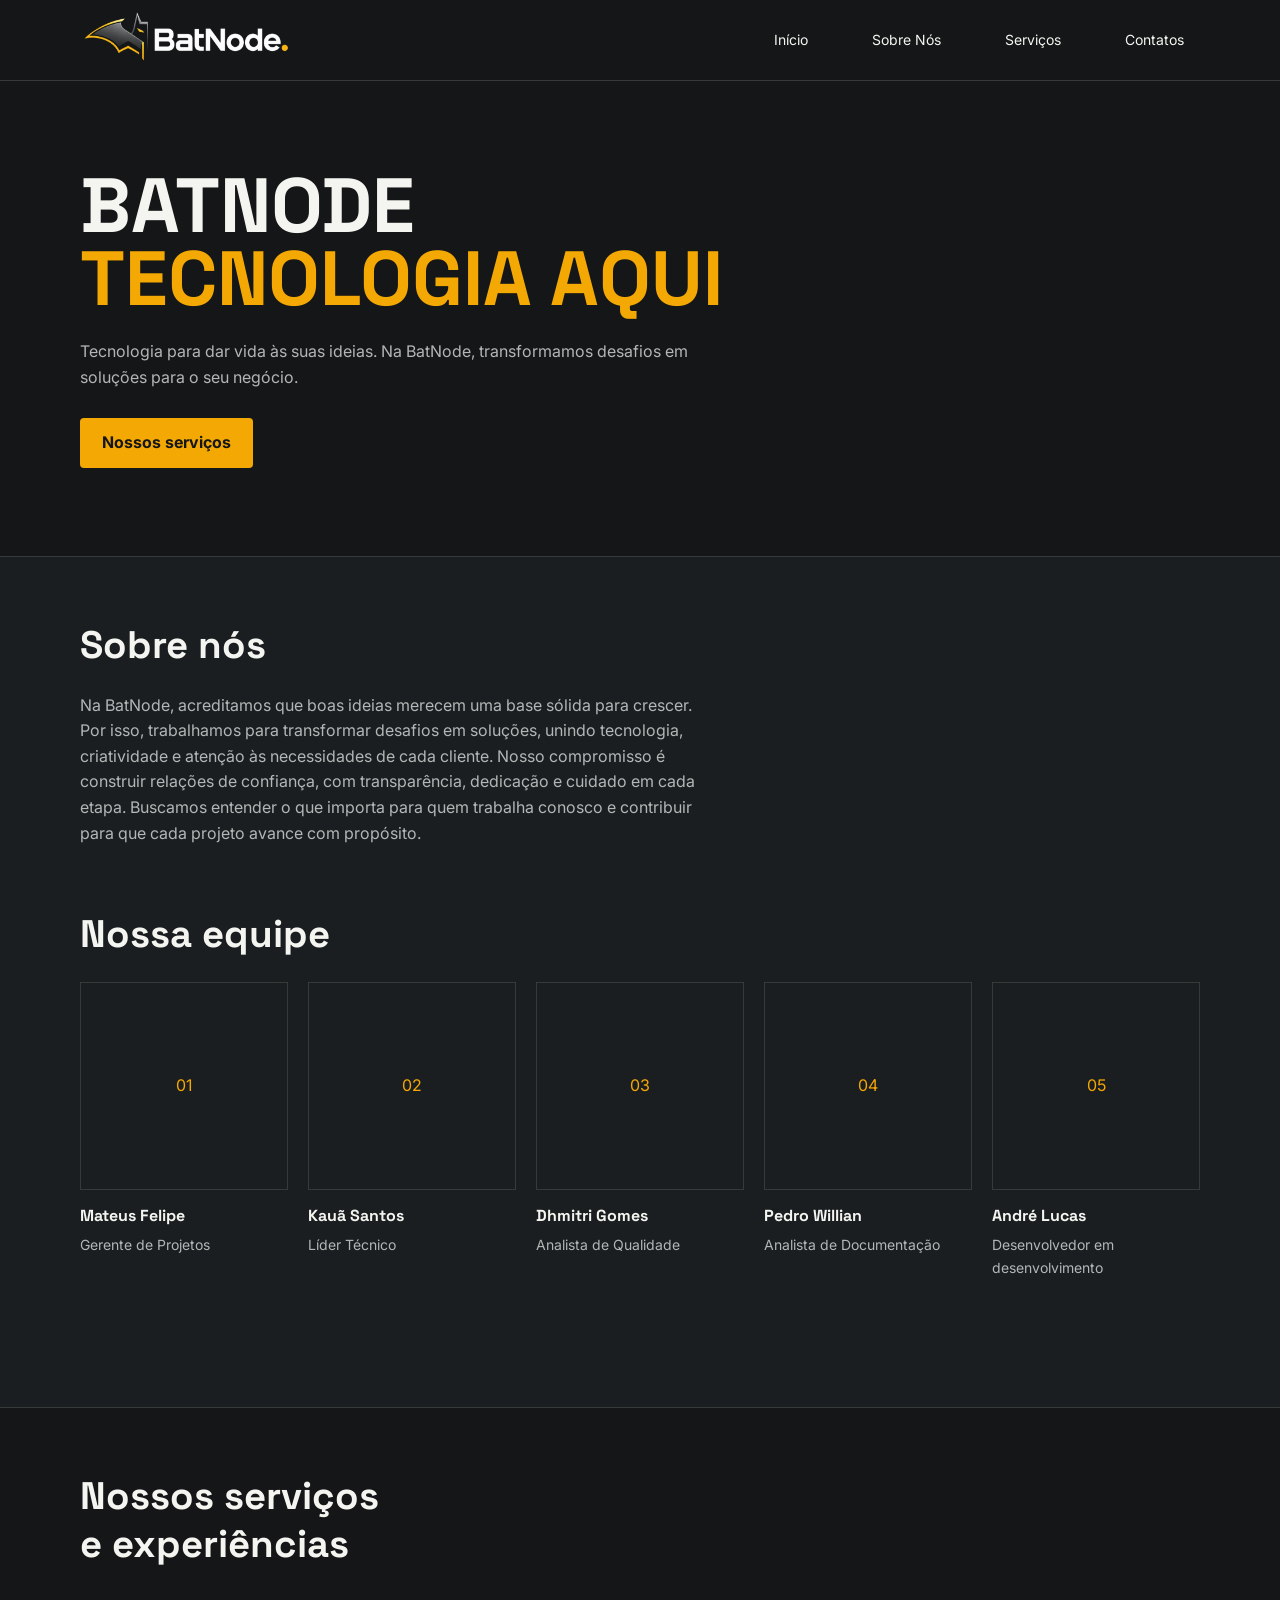
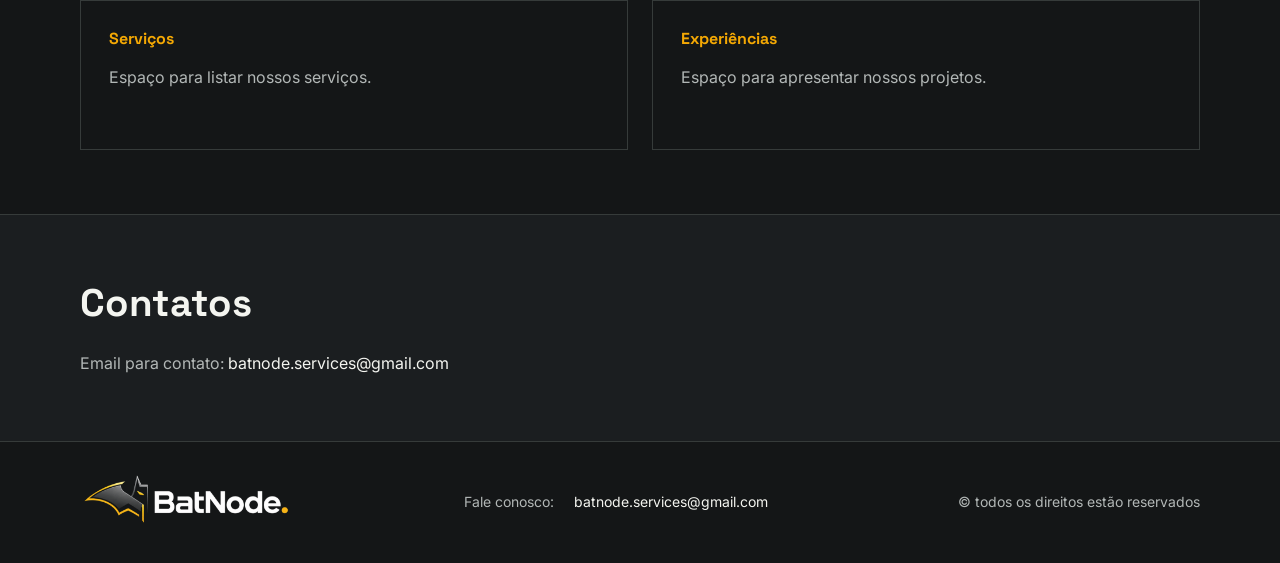
==== index.html @ 6fb31481 "Adiciona logos da BatNode no header e footer e favicon" ====
<!doctype html>
<html lang="pt-BR">
<head>
  <meta charset="UTF-8">
  <meta name="viewport" content="width=device-width, initial-scale=1">
  <meta name="description" content="BatNode — desenvolvimento web e programação terceirizada.">
  <title>BatNode — Planta do site</title>
  <link rel="icon" type="image/png" sizes="64x64" href="assets/images/batnode-favicon.png">
  <link rel="stylesheet" href="https://cloudflare.com">

  <link href="https://fonts.googleapis.com/css2?family=Inter:ital,opsz,wght@0,14..32,100..900;1,14..32,100..900&family=Space+Grotesk:wght@300..700&display=swap" rel="stylesheet">

  <link rel="stylesheet" href="styles.css">
  <script src="script.js" defer></script>
</head>
<body>
  <a class="skip-link" href="#inicio">Pular para o conteúdo</a>

  <header class="header">
    <div class="container header-inner">
      <a class="brand" href="#inicio" aria-label="BatNode — início">
        <img src="assets/images/batnode-logo-horizontal.png" alt="BatNode" width="720" height="198">
      </a>
      <button class="menu-button" type="button" aria-expanded="false" aria-controls="menu" hidden>Menu</button>
      <nav id="menu" aria-label="Navegação principal">
        <a href="inicio">Início</a>
        <a href="#sobre">Sobre Nós</a>
        <a href="#servicos">Serviços</a>
        <a href="#contatos">Contatos</a>
      </nav>
    </div>
  </header>

  <main>
    <!-- 1. HERO: -->
    <section id="inicio" class="hero container">
      <h1>BATNODE<br><span>TECNOLOGIA AQUI </span></h1>
      <p class="placeholder-text">Tecnologia para dar vida às suas ideias.
Na BatNode, transformamos desafios em soluções para o seu negócio.</p>
      <a class="button" href="#servicos">Nossos serviços</a>
    </section>

    <!-- 2. SOBRE NÓS -->
    <section id="sobre" class="section-aboutus">
      <div class="container">
        <h2>Sobre nós</h2>
        <p class="placeholder-text">Na BatNode, acreditamos que boas ideias merecem uma base sólida para crescer. Por isso, trabalhamos para transformar desafios em soluções, unindo tecnologia, criatividade e atenção às necessidades de cada cliente.
Nosso compromisso é construir relações de confiança, com transparência, dedicação e cuidado em cada etapa. Buscamos entender o que importa para quem trabalha conosco e contribuir para que cada projeto avance com propósito.</p>
      </div>

      <section class="section-team">
        <div class="container">
          <h2>Nossa equipe</h2>
          <div class="team-grid">
            <div class="individual-card">
              <article class="team-card">
                <div class="photo-placeholder" aria-label="Espaço para a foto do integrante 1">01</div>
                <h3>Mateus Felipe</h3>
                <p>Gerente de Projetos</p>
              </article>
            </div>
            <div class="individual-card">
              <article class="team-card">
                <div class="photo-placeholder" aria-label="Espaço para a foto do integrante 2">02</div>
                <h3>Kauã Santos</h3>
                <p>Líder Técnico</p>
              </article>
            </div>
            <div class="individual-card">
              <article class="team-card">
                <div class="photo-placeholder" aria-label="Espaço para a foto do integrante 3">03</div>
                <h3>Dhmitri Gomes</h3>
                <p>Analista de Qualidade</p>
              </article>
            </div>
            <div class="individual-card">
              <article class="team-card">
                <div class="photo-placeholder" aria-label="Espaço para a foto do integrante 4">04</div>
                <h3>Pedro Willian</h3>
                <p>Analista de Documentação</p>
              </article>
            </div>
            <div class="individual-card">
              <article class="team-card">
                <div class="photo-placeholder" aria-label="Espaço para a foto do integrante 5">05</div>
                <h3>André Lucas</h3>
                <p>Desenvolvedor em desenvolvimento</p>
              </article>
            </div>
          </div>
        </div>
      </section>  
    </section>

  <!-- 3. SEÇÃO DE SERVIÇOS E EXPERIÊNCIAS -->
  <section id="servicos" class="section-services section-alt">
    <div class="container">
      <h2>Nossos serviços<br>e experiências</h2>
      
      <div class="content-grid">
        <div class="placeholder-box">
          <h3>Serviços</h3>
          <p>Espaço para listar nossos serviços.</p>
        </div>
        <div class="placeholder-box">
          <h3>Experiências</h3>
          <p>Espaço para apresentar nossos projetos.</p>
        </div>
      </div>
    </div>
  </section>

  <!-- 4. SEÇÃO DE CONTATOS -->
  <section id="contatos" class="section-contacts">
    <div class="container">
      <h2>Contatos</h2>
      <p>Email para contato: <a href="mailto:batnode.services@gmail.com" class="link-contato">batnode.services@gmail.com</a></p>
    </div>
  </section>

  <!-- 5. FOOTER -->
  <footer class="footer">
    <div class="container footer-inner">
      <a class="brand" href="#inicio" aria-label="BatNode — início">
        <img src="assets/images/batnode-logo-horizontal.png" alt="BatNode" width="720" height="198" loading="lazy">
      </a>
      <p>Fale conosco: <a href="mailto:batnode.services@gmail.com" class="link-contato">batnode.services@gmail.com</a></p>
      <p>&copy; todos os direitos estão reservados</p>
    </div>
  </footer>
</body>
</html>
---- styles.css ----
/* IDENTIDADE:*/
:root {
  --background: #141617;
  --surface: #1b1e20;
  --text: #f4f5f0;
  --muted: #b2b7b6;
  --border: #363b3a;
  --accent: #f4a804;

  --font-title: 'Space Grotesk', sans-serif;
  --font-body: 'Inter', sans-serif;
  --content-width: 1120px;
  color-scheme: dark;
}

* { box-sizing: border-box; }
html { scroll-behavior: smooth; scroll-padding-top: 100px; }
body {
  margin: 0;
  background: var(--background);
  color: var(--text);
  font-family: var(--font-body);
  font-size: 1rem;
  line-height: 1.6;
}
a { color: inherit; text-decoration: none; }
button { font: inherit; cursor: pointer; }
h1, h2, h3, p { margin: 0; }
h1, h2, h3 {
  font-family: var(--font-title);
  line-height: 1.25;
  overflow-wrap: anywhere;
}
h1 { font-size: clamp(2.5rem, 6vw, 4.8rem); }
h2 { font-size: clamp(1.6rem, 3.5vw, 2.4rem); margin-bottom: 24px; }
h3 { font-size: 1rem; }
p { color: var(--muted); }
.container {
  width: min(var(--content-width), calc(100% - 48px));
  margin-inline: auto;
}
:focus-visible { outline: 2px solid var(--accent); outline-offset: 5px; }
.skip-link {
  position: fixed;
  top: -100px;
  left: 16px;
  padding: 10px 16px;
  background: var(--accent);
  color: var(--background);
  z-index: 20;
}
.skip-link:focus { top: 12px; }

/* CABEÇALHO E MENU */
.header {
  position: sticky;
  top: 0;
  z-index: 10;
  background: var(--background);
  border-bottom: 1px solid var(--border);
}
.header-inner {
  min-height: 80px;
  display: flex;
  align-items: center;
  justify-content: space-between;
  gap: 24px;
}
.brand { display: inline-flex; align-items: center; flex-shrink: 0; }
.brand img {
  display: block;
  width: 210px;
  max-width: 100%;
  height: auto;
  mix-blend-mode: screen;
}
h1 span { color: var(--accent); }
nav { display: flex; flex-wrap: wrap; gap: 32px; }
nav a, .footer a:not(.brand) {
  font-size: 0.875rem; 
  padding: 2px 16px;
  border-radius: 20px;
  transition: transform 0.3s ease, font-weight 0.3s ease, backgroud-color 0.3s ease;
  }
nav a:hover{ 
  color: var(--accent); 
  font-weight: bold;
  transform: translateY(-3.4px);
  background-color: var(--surface);
  border: 1px solid var(--border);

}
.menu-button {
  color: var(--text);
  background: none;
  border: 1px solid var(--border);
  border-radius: 4px;
  padding: 8px 14px;
  display: none;
}

/* HERO */
.hero { padding-block: 88px; }
.placeholder-text {margin: 0; max-width: 620px; }
.hero .placeholder-text {margin: 0; margin-top: 24px; }
.button {
  display: inline-block;
  margin-top: 28px;
  padding: 12px 22px;
  background: var(--accent);
  color: var(--background);
  border-radius: 4px;
  font-weight: 700;
  transition: filter 0.3s ease, transform 0.3s ease;
}
/* Seleciona apenas o h1 que está dentro da seção hero */
.hero h1 {
  line-height: 0.95; /* Aproxima especificamente este título */
  margin-bottom: 24px; /* Ajusta o espaço entre ele e o parágrafo abaixo */
}

.button:hover { filter: brightness(1.08); transform: scale(1.05);}

/* SEÇÕES E ESPAÇOS DE CONTEÚDO */
.section-aboutus { padding-block: 64px; border-top: 1px solid var(--border); background: var(--surface);}
.section-alt { background: var(--background); }
.content-grid { display: grid; grid-template-columns: repeat(2, 1fr); gap: 24px; }
.placeholder-box { border: 1px solid var(--border); padding: 28px; min-height: 150px; transition: transform 0.3s ease;}
.placeholder-box h3 { color: var(--accent); margin-bottom: 16px; }
.section-team {padding-block: 64px; }
.section-contacts {padding-block: 64px; border-top: 1px solid var(--border); background: var(--surface);}
.section-services {padding-block: 64px; border-top: 1px solid var(--border); background-color: var(--background);}

.section-services h2 {
  margin-bottom: 32px;
}

.placeholder-box:hover {
  transform: scale(1.05);
}



/* CINCO INTEGRANTES */
.team-grid { display: grid; grid-template-columns: repeat(5, minmax(0, 1fr)); gap: 20px; }
.photo-placeholder {
  aspect-ratio: 1 / 1;
  display: grid;
  place-items: center;
  background: var(--surface);
  border: 1px solid var(--border);
  color: var(--accent);
  margin-bottom: 16px;
}
.team-card h3 { margin-bottom: 8px; }
.team-card p { font-size: .875rem; }

.individual-card {
  transition: transform 0.3s ease;
}

.individual-card:hover {
  transform: scale(1.07);
}

/* LINKS DE CONTATO */
.link-contato {
  color: var(--text);
}

.link-contato:hover {
  color: var(--accent);
  text-decoration: underline;
}

/* FOOTER */
.footer { border-top: 1px solid var(--border); padding-block: 32px; }
.footer-inner { display: flex; align-items: center; justify-content: space-between; gap: 24px; flex-wrap: wrap; }
.footer p { font-size: .875rem; }

/* NOTEBOOKS E TELAS INTERMEDIÁRIAS */
@media (max-width: 1000px) {
  .team-grid { grid-template-columns: repeat(3, minmax(0, 1fr)); }
}

/* CELULAR: menu recolhido apenas quando JavaScript estiver ativo. */
@media (max-width: 700px) {
  .container { width: calc(100% - 32px); }
  .header-inner { min-height: 72px; flex-wrap: wrap; padding-block: 14px; gap: 12px; }
  .brand img { width: 180px; }
  .header-inner nav { width: 100%; gap: 14px; padding-block: 8px; }
  .js .menu-button { display: block; }
  .js nav { display: none; }
  .js nav.is-open { display: flex; flex-direction: column; }
  .hero { padding-block: 64px; }
  .section { padding-block: 48px; }
  .content-grid { grid-template-columns: 1fr; }
  .team-grid { grid-template-columns: repeat(2, minmax(0, 1fr)); gap: 16px; }
  .footer-inner { flex-direction: column; align-items: flex-start; gap: 16px; }
}

@media (max-width: 380px) {
  .team-grid { grid-template-columns: 1fr; }
}
@media (prefers-reduced-motion: reduce) {
  html { scroll-behavior: auto; }
}
[hidden] { display: none !important; }
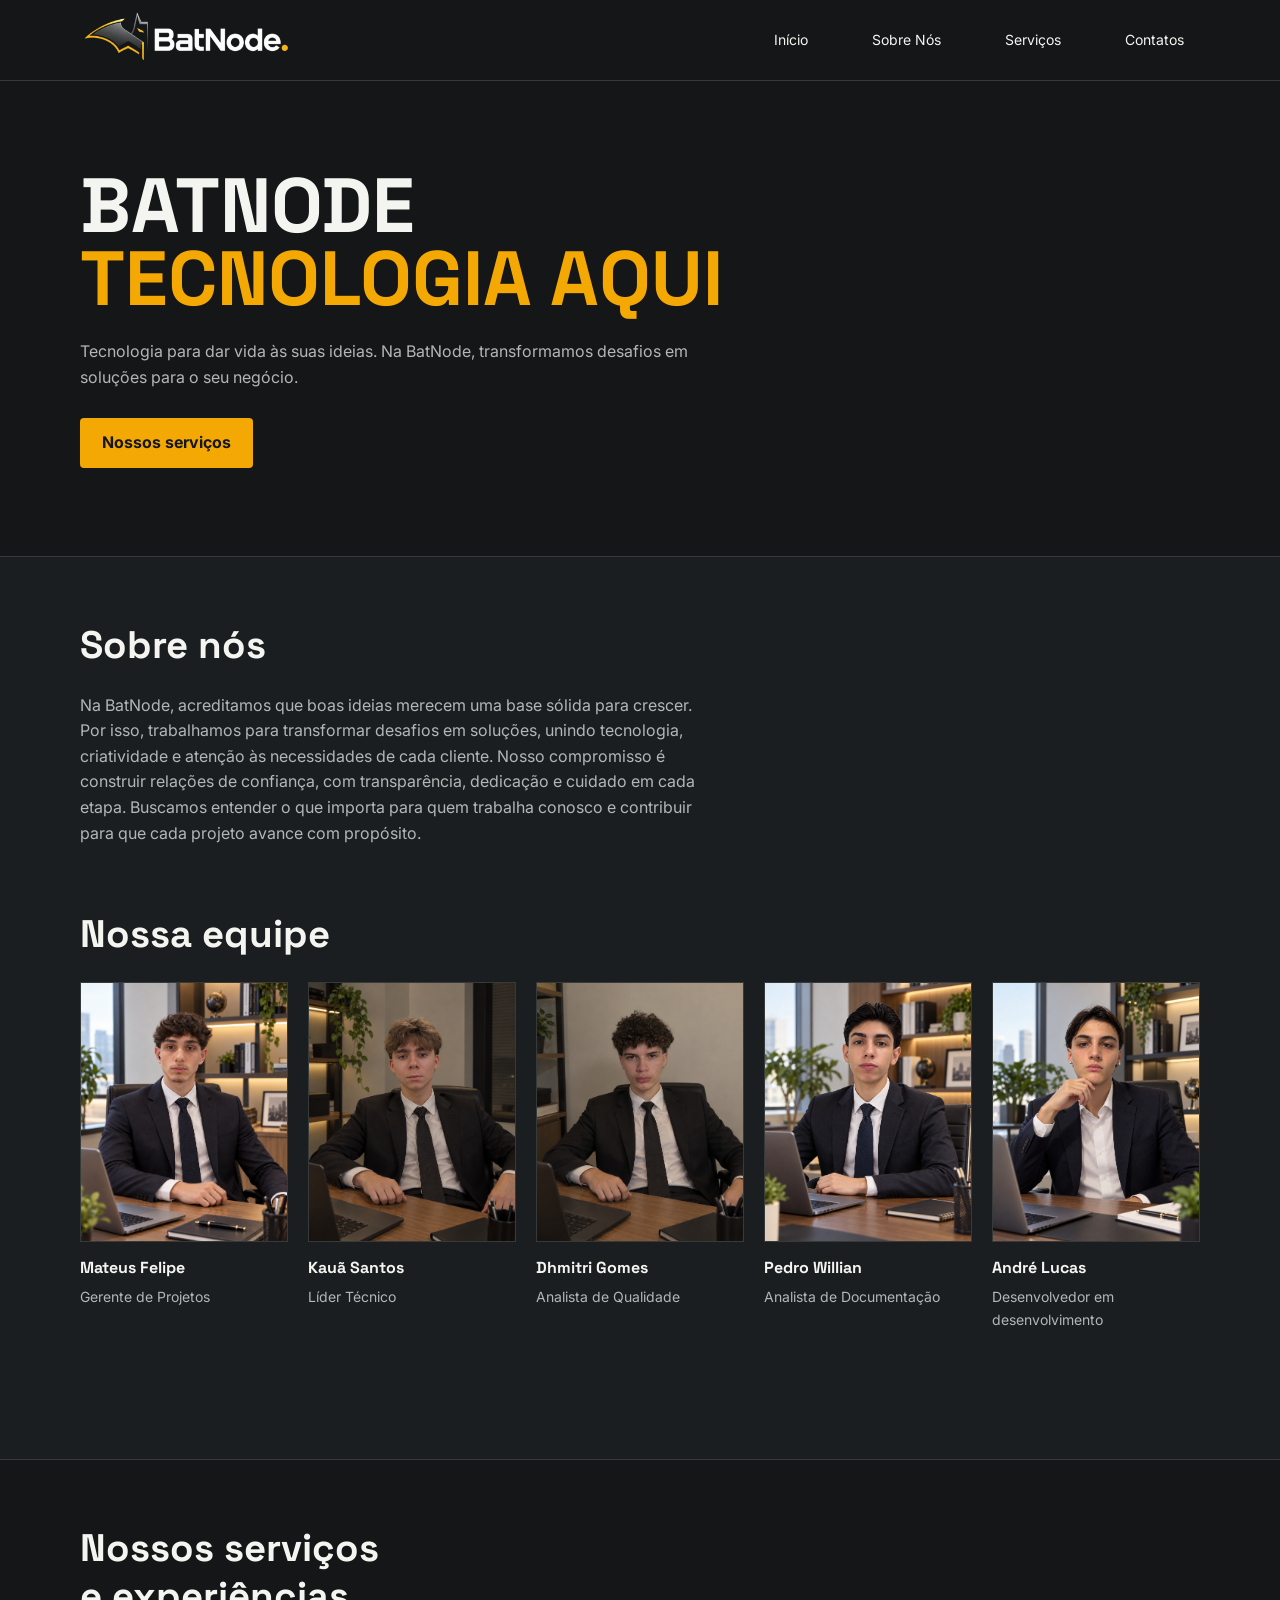
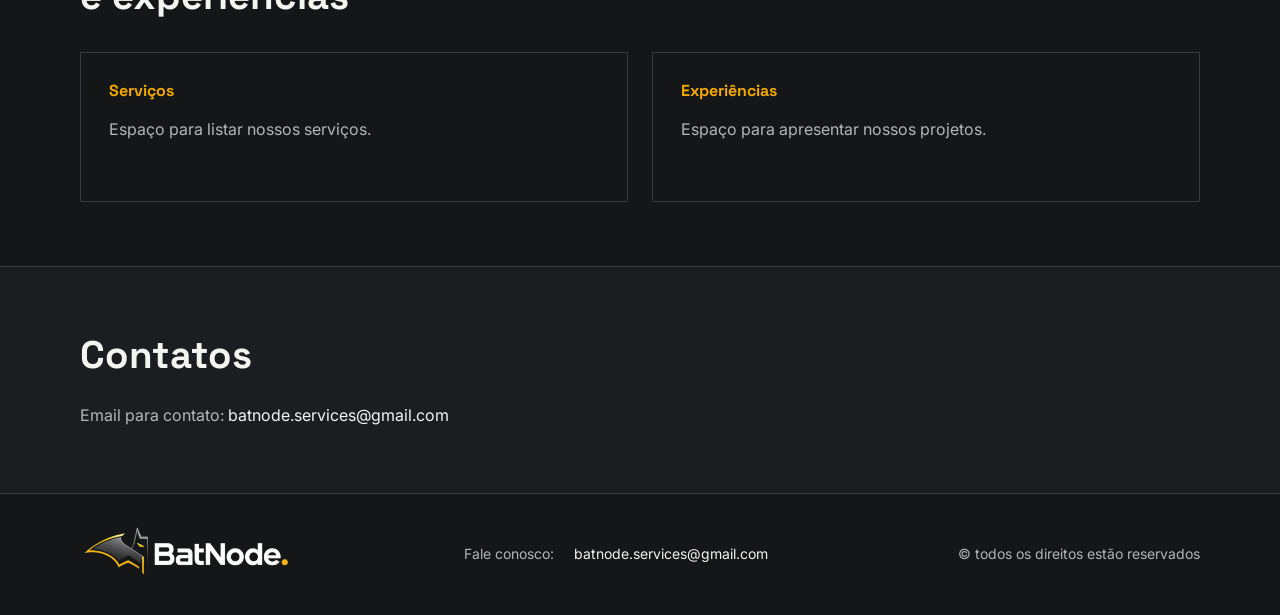
==== commit 23105218: "Adiciona fotos dos integrantes da equipe BatNode" ====
--- a/index.html
+++ b/index.html
@@ -54,35 +54,35 @@
           <div class="team-grid">
             <div class="individual-card">
               <article class="team-card">
-                <div class="photo-placeholder" aria-label="Espaço para a foto do integrante 1">01</div>
+                <img class="team-photo" src="assets/images/team/mateus.png" alt="Mateus Felipe" width="1086" height="1448" loading="lazy" decoding="async">
                 <h3>Mateus Felipe</h3>
                 <p>Gerente de Projetos</p>
               </article>
             </div>
             <div class="individual-card">
               <article class="team-card">
-                <div class="photo-placeholder" aria-label="Espaço para a foto do integrante 2">02</div>
+                <img class="team-photo" src="assets/images/team/kaua.png" alt="Kauã Santos" width="1086" height="1448" loading="lazy" decoding="async">
                 <h3>Kauã Santos</h3>
                 <p>Líder Técnico</p>
               </article>
             </div>
             <div class="individual-card">
               <article class="team-card">
-                <div class="photo-placeholder" aria-label="Espaço para a foto do integrante 3">03</div>
+                <img class="team-photo" src="assets/images/team/dhimitri.png" alt="Dhmitri Gomes" width="1086" height="1448" loading="lazy" decoding="async">
                 <h3>Dhmitri Gomes</h3>
                 <p>Analista de Qualidade</p>
               </article>
             </div>
             <div class="individual-card">
               <article class="team-card">
-                <div class="photo-placeholder" aria-label="Espaço para a foto do integrante 4">04</div>
+                <img class="team-photo" src="assets/images/team/pedro.png" alt="Pedro Willian" width="1122" height="1402" loading="lazy" decoding="async">
                 <h3>Pedro Willian</h3>
                 <p>Analista de Documentação</p>
               </article>
             </div>
             <div class="individual-card">
               <article class="team-card">
-                <div class="photo-placeholder" aria-label="Espaço para a foto do integrante 5">05</div>
+                <img class="team-photo" src="assets/images/team/andre.png" alt="André Lucas" width="1122" height="1402" loading="lazy" decoding="async">
                 <h3>André Lucas</h3>
                 <p>Desenvolvedor em desenvolvimento</p>
               </article>
--- a/styles.css
+++ b/styles.css
@@ -143,13 +143,15 @@
 
 /* CINCO INTEGRANTES */
 .team-grid { display: grid; grid-template-columns: repeat(5, minmax(0, 1fr)); gap: 20px; }
-.photo-placeholder {
-  aspect-ratio: 1 / 1;
-  display: grid;
-  place-items: center;
+.team-photo {
+  display: block;
+  width: 100%;
+  height: auto;
+  aspect-ratio: 4 / 5;
+  object-fit: cover;
+  object-position: center 25%;
   background: var(--surface);
   border: 1px solid var(--border);
-  color: var(--accent);
   margin-bottom: 16px;
 }
 .team-card h3 { margin-bottom: 8px; }
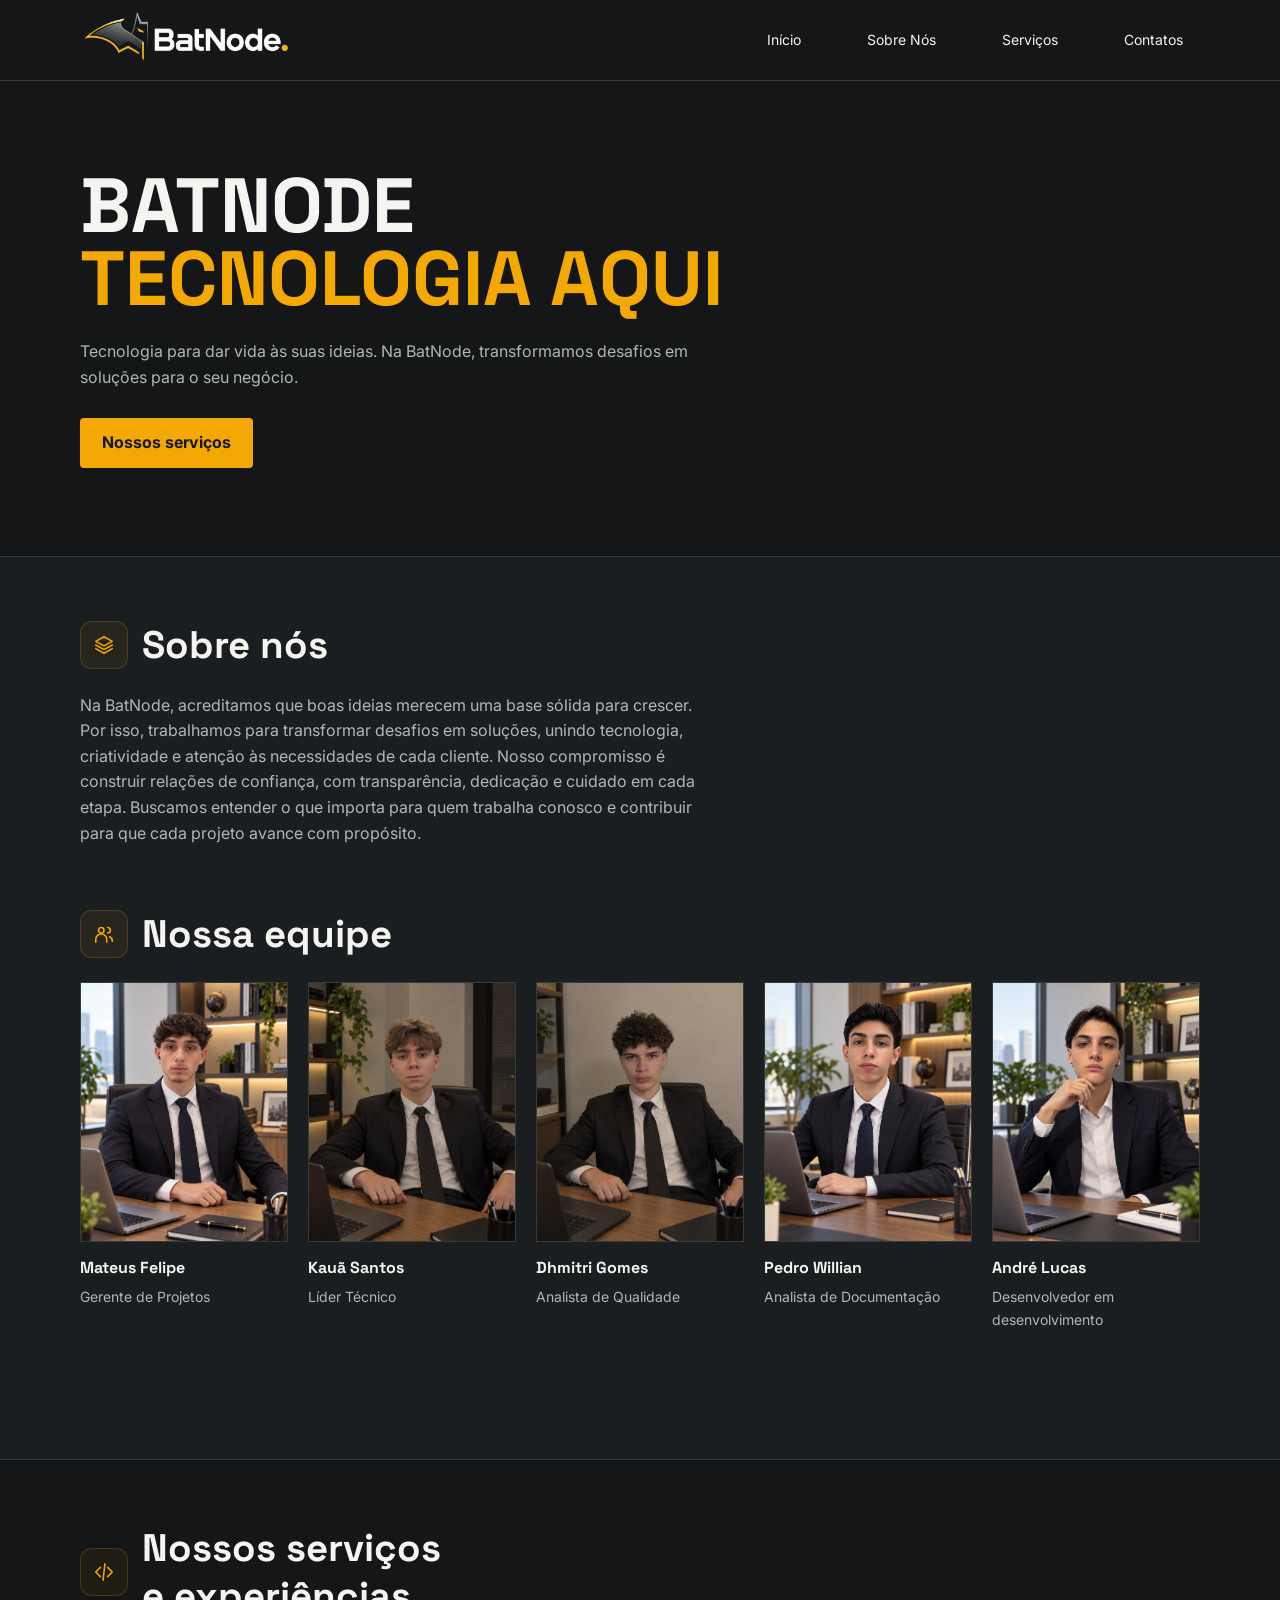
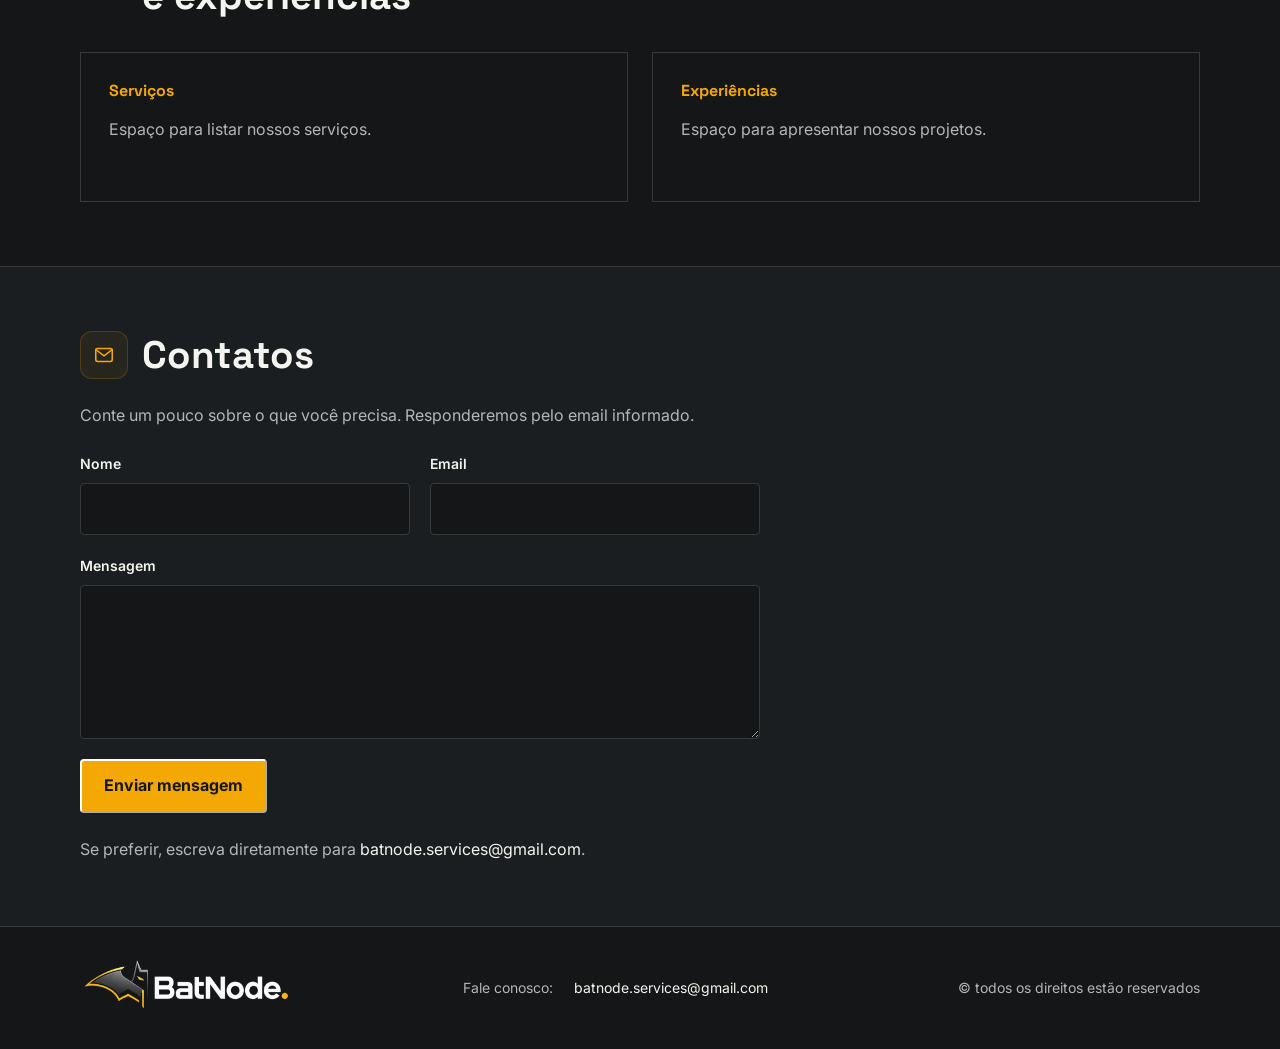
==== commit beeabf77: "Adiciona formulário de contato, ícones das seções e configuração Netlify" ====
--- a/index.html
+++ b/index.html
@@ -4,9 +4,8 @@
   <meta charset="UTF-8">
   <meta name="viewport" content="width=device-width, initial-scale=1">
   <meta name="description" content="BatNode — desenvolvimento web e programação terceirizada.">
-  <title>BatNode — Planta do site</title>
+  <title>BatNode — Desenvolvimento web</title>
   <link rel="icon" type="image/png" sizes="64x64" href="assets/images/batnode-favicon.png">
-  <link rel="stylesheet" href="https://cloudflare.com">
 
   <link href="https://fonts.googleapis.com/css2?family=Inter:ital,opsz,wght@0,14..32,100..900;1,14..32,100..900&family=Space+Grotesk:wght@300..700&display=swap" rel="stylesheet">
 
@@ -23,7 +22,7 @@
       </a>
       <button class="menu-button" type="button" aria-expanded="false" aria-controls="menu" hidden>Menu</button>
       <nav id="menu" aria-label="Navegação principal">
-        <a href="inicio">Início</a>
+        <a href="#inicio">Início</a>
         <a href="#sobre">Sobre Nós</a>
         <a href="#servicos">Serviços</a>
         <a href="#contatos">Contatos</a>
@@ -43,14 +42,14 @@
     <!-- 2. SOBRE NÓS -->
     <section id="sobre" class="section-aboutus">
       <div class="container">
-        <h2>Sobre nós</h2>
+        <h2 class="section-heading"><svg class="icon" viewBox="0 0 24 24" fill="none" stroke="currentColor" stroke-width="1.7" stroke-linecap="round" stroke-linejoin="round" aria-hidden="true" focusable="false"><path d="m12 3 9 5-9 5-9-5 9-5Z"/><path d="m3 12 9 5 9-5M3 16l9 5 9-5"/></svg>Sobre nós</h2>
         <p class="placeholder-text">Na BatNode, acreditamos que boas ideias merecem uma base sólida para crescer. Por isso, trabalhamos para transformar desafios em soluções, unindo tecnologia, criatividade e atenção às necessidades de cada cliente.
 Nosso compromisso é construir relações de confiança, com transparência, dedicação e cuidado em cada etapa. Buscamos entender o que importa para quem trabalha conosco e contribuir para que cada projeto avance com propósito.</p>
       </div>
 
       <section class="section-team">
         <div class="container">
-          <h2>Nossa equipe</h2>
+          <h2 class="section-heading"><svg class="icon" viewBox="0 0 24 24" fill="none" stroke="currentColor" stroke-width="1.7" stroke-linecap="round" stroke-linejoin="round" aria-hidden="true" focusable="false"><circle cx="9" cy="8" r="3"/><path d="M3 21v-3a6 6 0 0 1 12 0v3M16 5a3 3 0 0 1 0 6M18 15a5 5 0 0 1 3 5"/></svg>Nossa equipe</h2>
           <div class="team-grid">
             <div class="individual-card">
               <article class="team-card">
@@ -95,7 +94,7 @@
   <!-- 3. SEÇÃO DE SERVIÇOS E EXPERIÊNCIAS -->
   <section id="servicos" class="section-services section-alt">
     <div class="container">
-      <h2>Nossos serviços<br>e experiências</h2>
+      <h2 class="section-heading"><svg class="icon" viewBox="0 0 24 24" fill="none" stroke="currentColor" stroke-width="1.7" stroke-linecap="round" stroke-linejoin="round" aria-hidden="true" focusable="false"><path d="m8 7-5 5 5 5m8-10 5 5-5 5m-3-14-2 18"/></svg><span>Nossos serviços<br>e experiências</span></h2>
       
       <div class="content-grid">
         <div class="placeholder-box">
@@ -113,8 +112,30 @@
   <!-- 4. SEÇÃO DE CONTATOS -->
   <section id="contatos" class="section-contacts">
     <div class="container">
-      <h2>Contatos</h2>
-      <p>Email para contato: <a href="mailto:batnode.services@gmail.com" class="link-contato">batnode.services@gmail.com</a></p>
+      <h2 class="section-heading"><svg class="icon" viewBox="0 0 24 24" fill="none" stroke="currentColor" stroke-width="1.7" stroke-linecap="round" stroke-linejoin="round" aria-hidden="true" focusable="false"><rect x="3" y="5" width="18" height="14" rx="2"/><path d="m3 6 9 7 9-7"/></svg>Contatos</h2>
+      <p class="contact-intro">Conte um pouco sobre o que você precisa. Responderemos pelo email informado.</p>
+      <form id="contact-form" class="contact-form" action="https://formsubmit.co/batnode.services@gmail.com" method="POST">
+        <input type="hidden" name="_subject" value="Novo contato pelo site BatNode">
+        <input type="hidden" name="_template" value="table">
+        <input type="text" name="_honey" class="contact-honeypot" tabindex="-1" autocomplete="off" aria-hidden="true">
+        <div class="contact-fields">
+          <div class="contact-field">
+            <label for="contact-name">Nome</label>
+            <input id="contact-name" name="name" type="text" autocomplete="name" maxlength="100" required>
+          </div>
+          <div class="contact-field">
+            <label for="contact-email">Email</label>
+            <input id="contact-email" name="email" type="email" autocomplete="email" maxlength="254" required>
+          </div>
+        </div>
+        <div class="contact-field">
+          <label for="contact-message">Mensagem</label>
+          <textarea id="contact-message" name="message" rows="5" maxlength="5000" required></textarea>
+        </div>
+        <button class="button" type="submit">Enviar mensagem</button>
+        <p id="contact-status" class="contact-status" role="status" aria-live="polite" aria-atomic="true"></p>
+      </form>
+      <p class="contact-email">Se preferir, escreva diretamente para <a href="mailto:batnode.services@gmail.com" class="link-contato">batnode.services@gmail.com</a>.</p>
     </div>
   </section>
 
--- a/styles.css
+++ b/styles.css
@@ -80,12 +80,11 @@
   font-size: 0.875rem; 
   padding: 2px 16px;
   border-radius: 20px;
-  transition: transform 0.3s ease, font-weight 0.3s ease, backgroud-color 0.3s ease;
+  border: 1px solid transparent;
+  transition: color 0.3s ease, background-color 0.3s ease, border-color 0.3s ease;
   }
 nav a:hover{ 
   color: var(--accent); 
-  font-weight: bold;
-  transform: translateY(-3.4px);
   background-color: var(--surface);
   border: 1px solid var(--border);
 
@@ -121,6 +120,19 @@
 
 .button:hover { filter: brightness(1.08); transform: scale(1.05);}
 
+/* ÍCONES DOS TÍTULOS DAS SEÇÕES */
+.icon { width: 24px; height: 24px; flex-shrink: 0; }
+.section-heading { display: flex; align-items: center; gap: 14px; }
+.section-heading > .icon {
+  width: 48px;
+  height: 48px;
+  padding: 12px;
+  color: var(--accent);
+  background: #f4a8040d;
+  border: 1px solid #f4a80433;
+  border-radius: 12px;
+}
+
 /* SEÇÕES E ESPAÇOS DE CONTEÚDO */
 .section-aboutus { padding-block: 64px; border-top: 1px solid var(--border); background: var(--surface);}
 .section-alt { background: var(--background); }
@@ -166,6 +178,34 @@
 }
 
 /* LINKS DE CONTATO */
+.contact-intro { max-width: 620px; margin-bottom: 24px; }
+.contact-form { max-width: 680px; }
+.contact-fields { display: grid; grid-template-columns: repeat(2, minmax(0, 1fr)); gap: 20px; }
+.contact-field { display: flex; flex-direction: column; gap: 8px; margin-bottom: 20px; }
+.contact-field label { font-size: .875rem; font-weight: 600; }
+.contact-field input, .contact-field textarea {
+  width: 100%;
+  min-width: 0;
+  padding: 12px 14px;
+  border: 1px solid var(--border);
+  border-radius: 4px;
+  background: var(--background);
+  color: var(--text);
+  font: inherit;
+}
+.contact-field textarea { resize: vertical; min-height: 140px; }
+.contact-form .button { margin-top: 0; font: inherit; font-weight: 700; }
+.contact-form .button:disabled { opacity: .65; cursor: wait; transform: none; }
+.contact-status { margin-top: 16px; }
+.contact-status:empty { display: none; }
+.contact-status[data-state="success"] { color: #a8dfb0; }
+.contact-status[data-state="error"] { color: #ffb5ae; }
+.contact-email { margin-top: 24px; overflow-wrap: anywhere; }
+.contact-honeypot { display: none; }
+@media (max-width: 700px) {
+  .contact-fields { grid-template-columns: 1fr; gap: 0; }
+}
+
 .link-contato {
   color: var(--text);
 }
@@ -206,5 +246,7 @@
 }
 @media (prefers-reduced-motion: reduce) {
   html { scroll-behavior: auto; }
+  *, *::before, *::after { transition: none !important; animation: none !important; }
+  .individual-card:hover, .placeholder-box:hover, .button:hover { transform: none; }
 }
 [hidden] { display: none !important; }
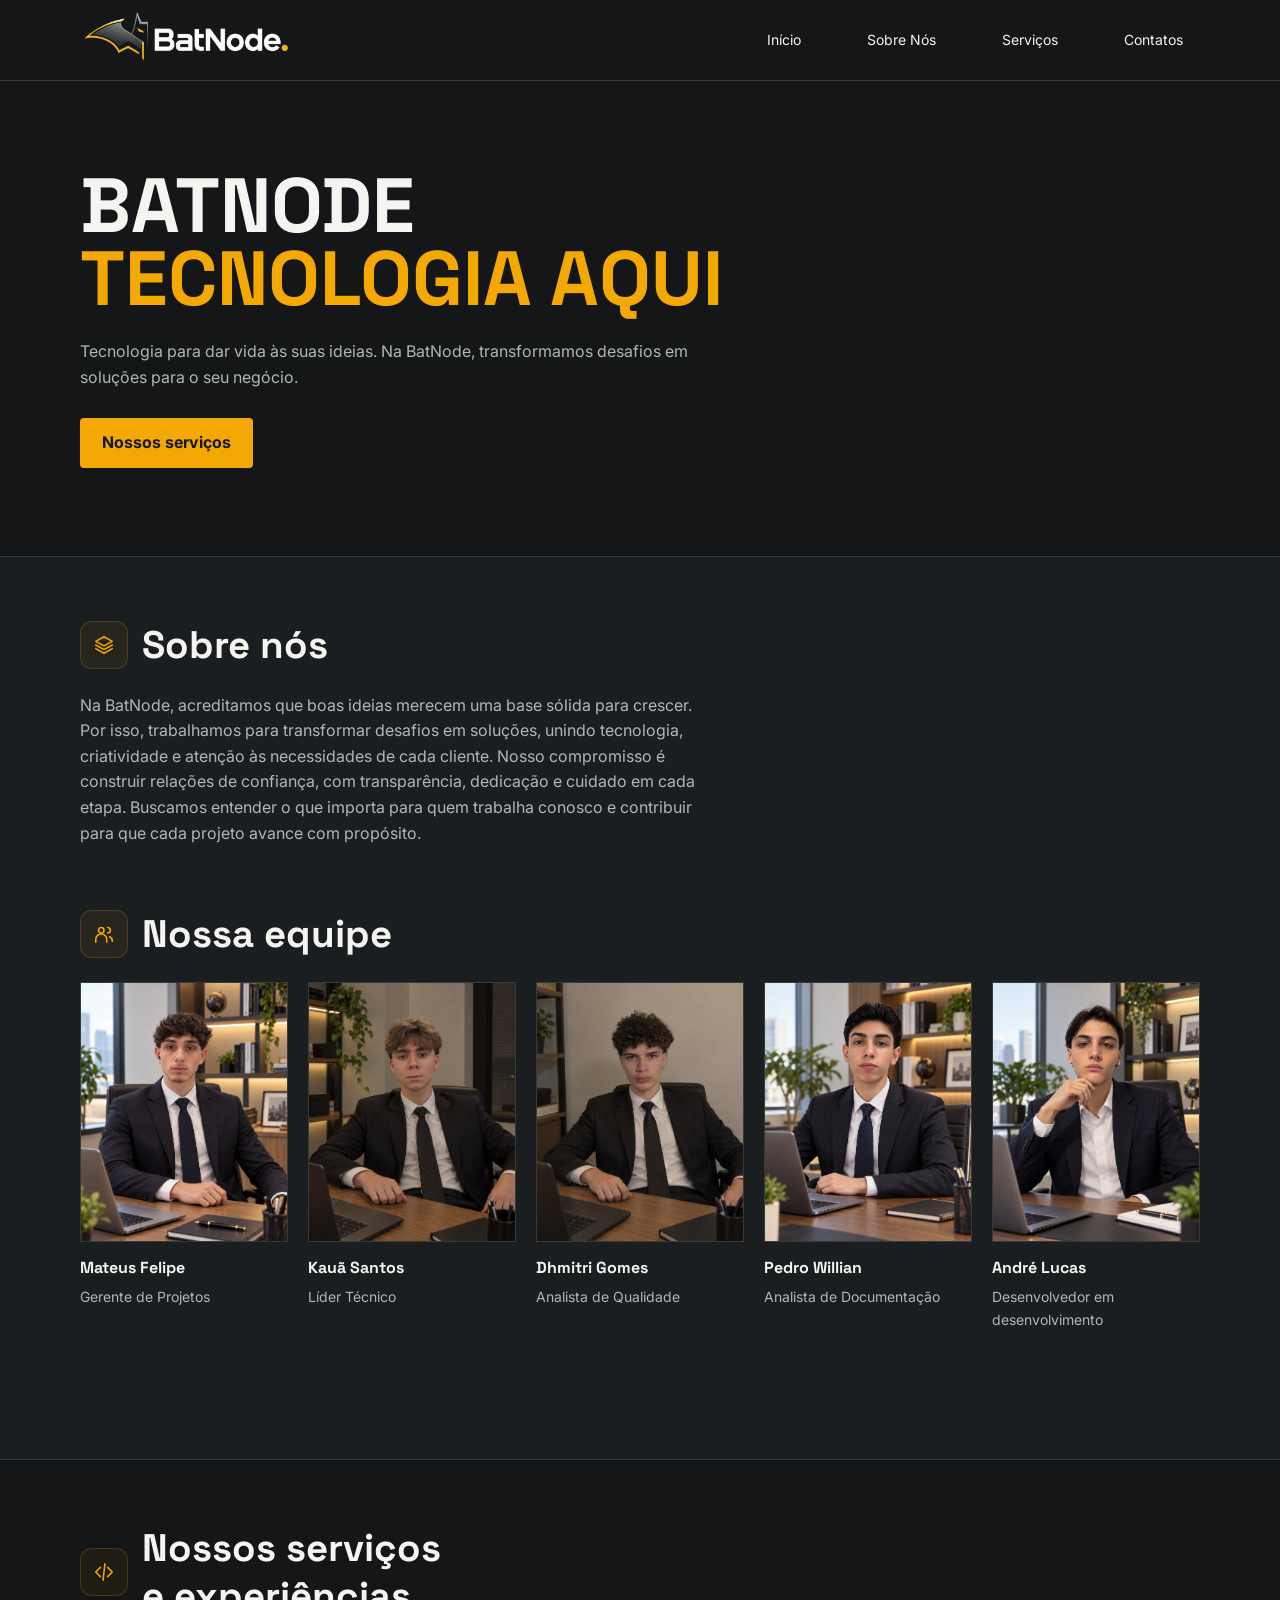
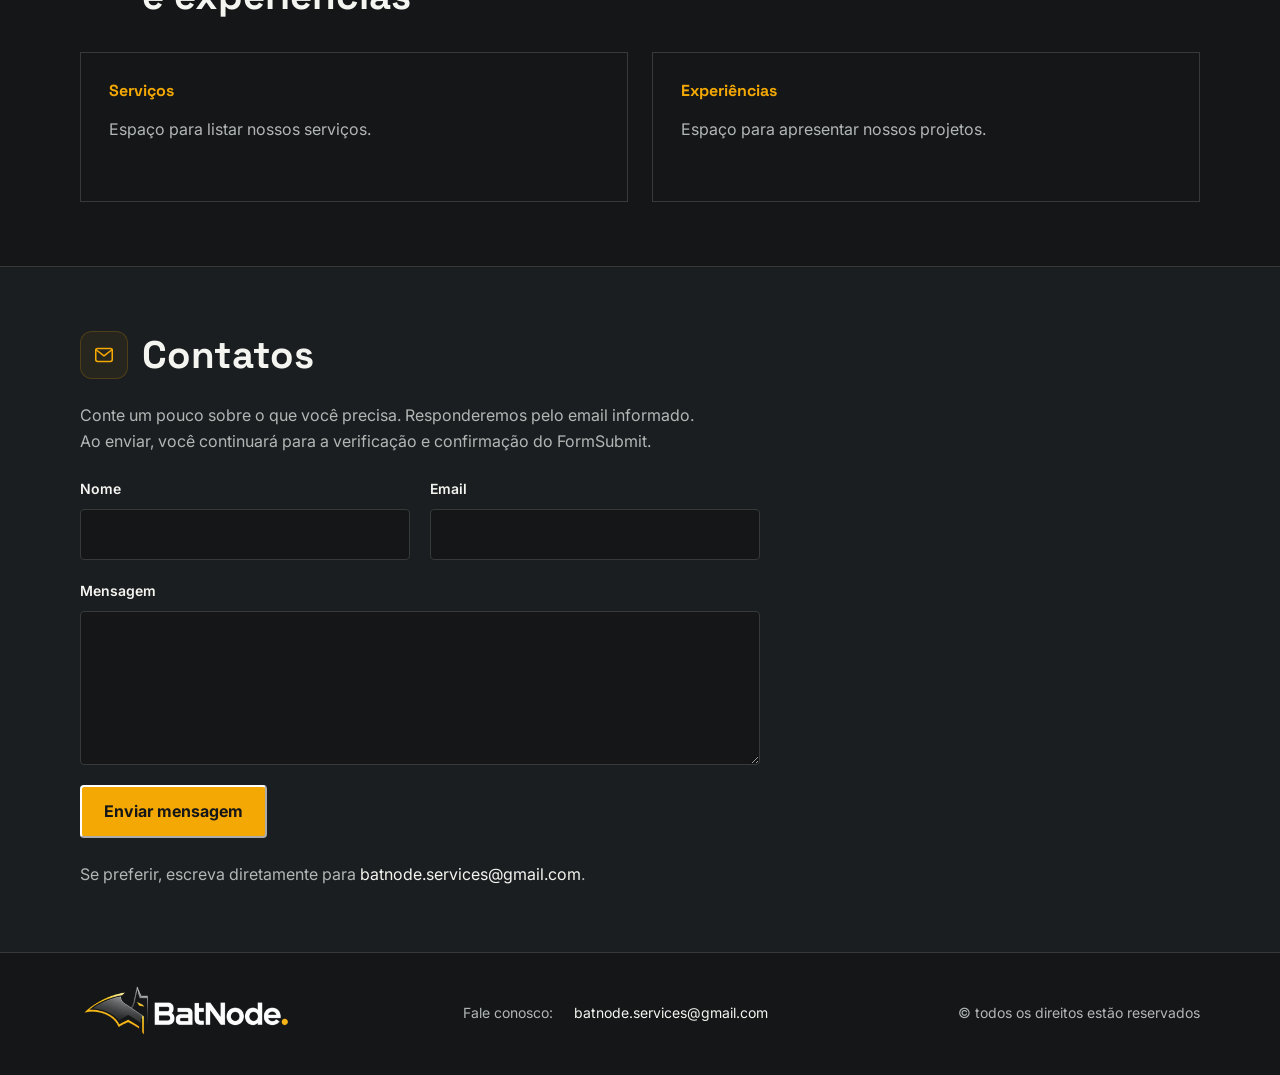
==== commit 72294b3a: "fix: use native FormSubmit flow for contact verification" ====
--- a/index.html
+++ b/index.html
@@ -113,7 +113,7 @@
   <section id="contatos" class="section-contacts">
     <div class="container">
       <h2 class="section-heading"><svg class="icon" viewBox="0 0 24 24" fill="none" stroke="currentColor" stroke-width="1.7" stroke-linecap="round" stroke-linejoin="round" aria-hidden="true" focusable="false"><rect x="3" y="5" width="18" height="14" rx="2"/><path d="m3 6 9 7 9-7"/></svg>Contatos</h2>
-      <p class="contact-intro">Conte um pouco sobre o que você precisa. Responderemos pelo email informado.</p>
+      <p class="contact-intro">Conte um pouco sobre o que você precisa. Responderemos pelo email informado. Ao enviar, você continuará para a verificação e confirmação do FormSubmit.</p>
       <form id="contact-form" class="contact-form" action="https://formsubmit.co/batnode.services@gmail.com" method="POST">
         <input type="hidden" name="_subject" value="Novo contato pelo site BatNode">
         <input type="hidden" name="_template" value="table">
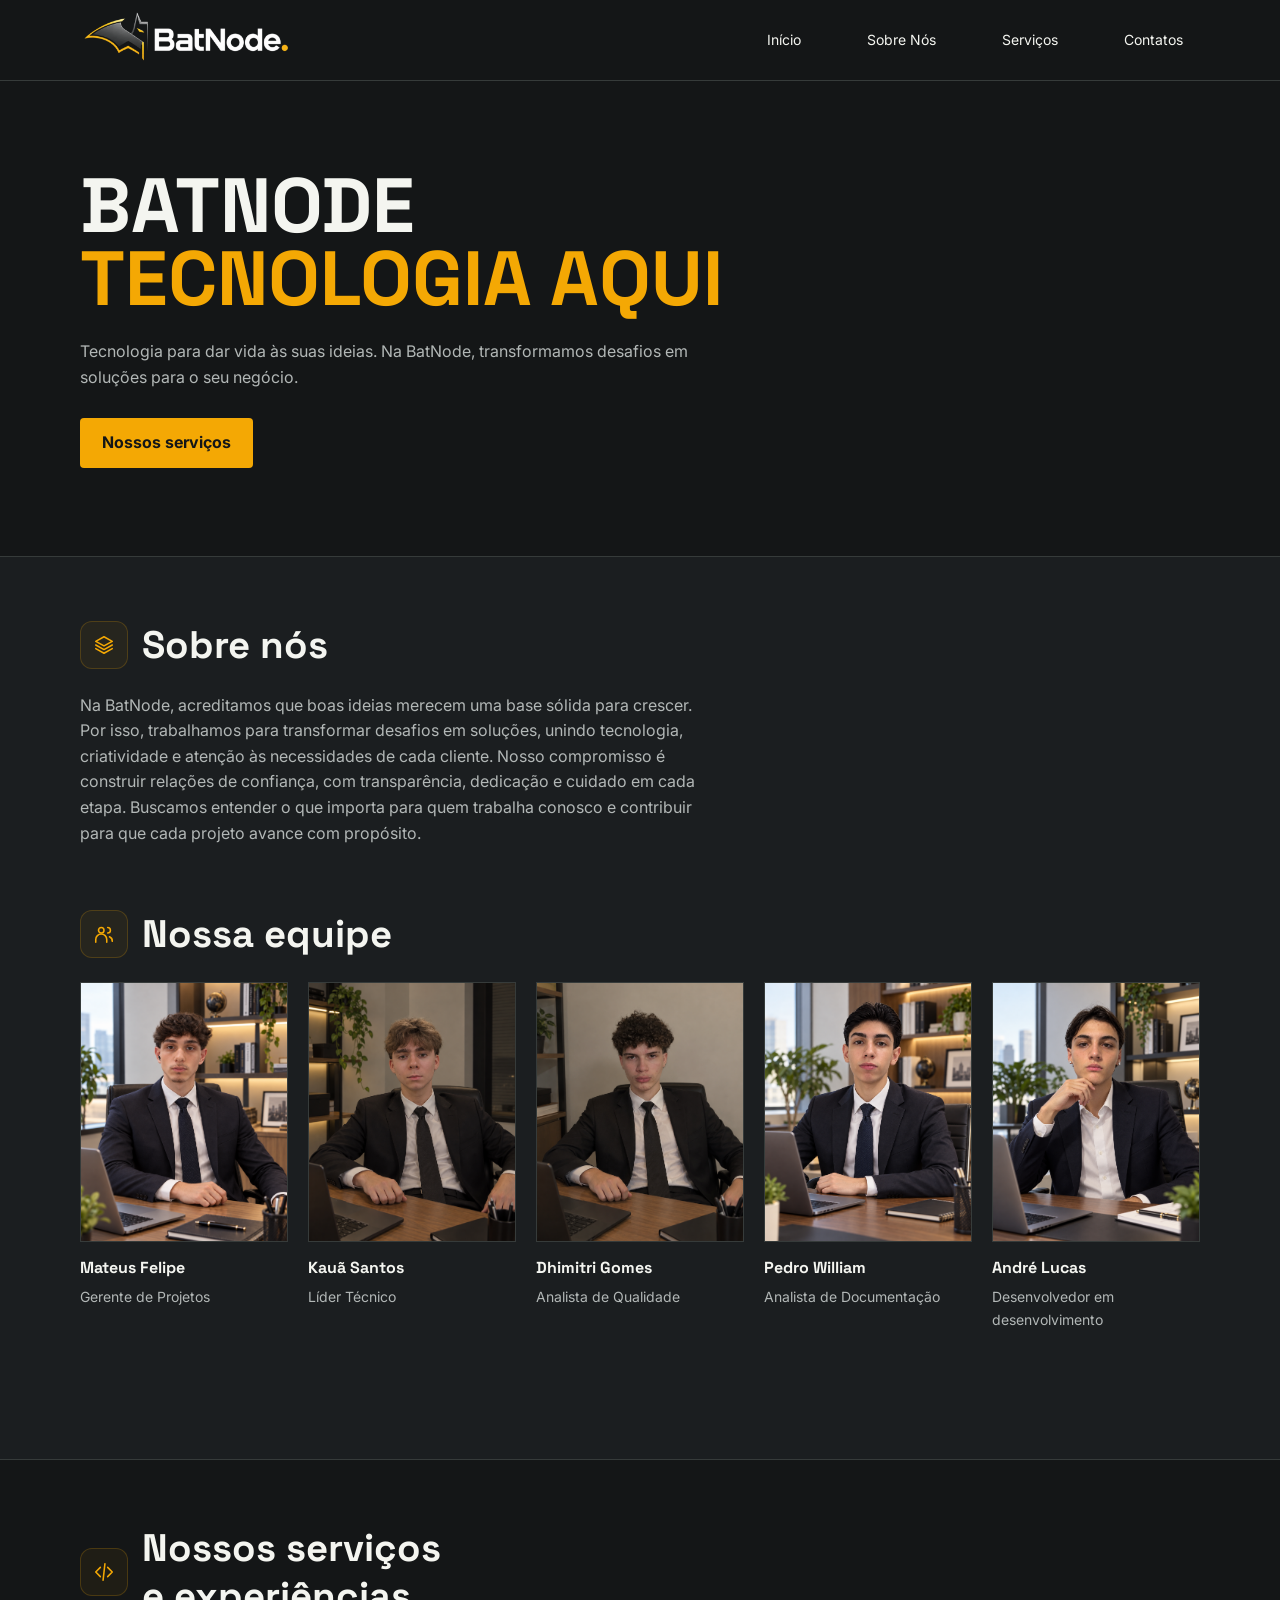
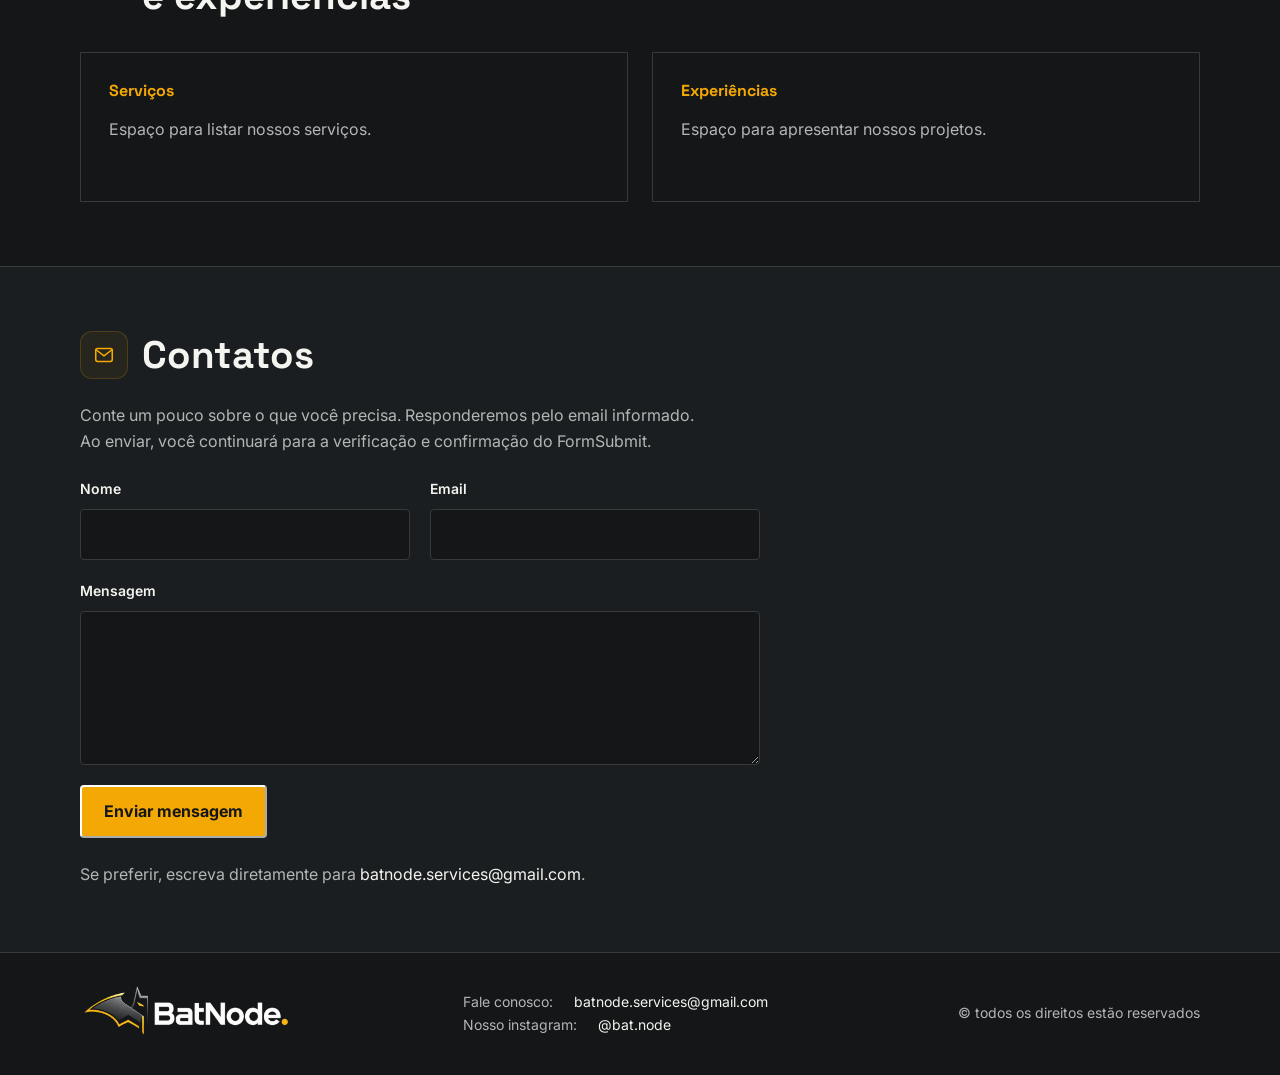
==== commit e0acce34: "Melhorias do footer, adição do insta, funcionamento do formulario e projetos ficticios" ====
--- a/index.html
+++ b/index.html
@@ -3,14 +3,16 @@
 <head>
   <meta charset="UTF-8">
   <meta name="viewport" content="width=device-width, initial-scale=1">
+  <!-- Preserva /batnode-site/ no retorno do FormSubmit após a verificação. -->
+  <meta name="referrer" content="no-referrer-when-downgrade">
   <meta name="description" content="BatNode — desenvolvimento web e programação terceirizada.">
-  <title>BatNode — Desenvolvimento web</title>
+  <title>BatNode — Desenvolvimento Web</title>
   <link rel="icon" type="image/png" sizes="64x64" href="assets/images/batnode-favicon.png">
 
   <link href="https://fonts.googleapis.com/css2?family=Inter:ital,opsz,wght@0,14..32,100..900;1,14..32,100..900&family=Space+Grotesk:wght@300..700&display=swap" rel="stylesheet">
 
   <link rel="stylesheet" href="styles.css">
-  <script src="script.js" defer></script>
+  <script src="script.js?v=320d916-native-contact" defer></script>
 </head>
 <body>
   <a class="skip-link" href="#inicio">Pular para o conteúdo</a>
@@ -68,14 +70,14 @@
             <div class="individual-card">
               <article class="team-card">
                 <img class="team-photo" src="assets/images/team/dhimitri.png" alt="Dhmitri Gomes" width="1086" height="1448" loading="lazy" decoding="async">
-                <h3>Dhmitri Gomes</h3>
+                <h3>Dhimitri Gomes</h3>
                 <p>Analista de Qualidade</p>
               </article>
             </div>
             <div class="individual-card">
               <article class="team-card">
                 <img class="team-photo" src="assets/images/team/pedro.png" alt="Pedro Willian" width="1122" height="1402" loading="lazy" decoding="async">
-                <h3>Pedro Willian</h3>
+                <h3>Pedro William</h3>
                 <p>Analista de Documentação</p>
               </article>
             </div>
@@ -117,6 +119,8 @@
       <form id="contact-form" class="contact-form" action="https://formsubmit.co/batnode.services@gmail.com" method="POST">
         <input type="hidden" name="_subject" value="Novo contato pelo site BatNode">
         <input type="hidden" name="_template" value="table">
+        <input type="hidden" name="_url" value="https://kamaradaplayer.github.io/batnode-site/">
+        <input type="hidden" name="_next" value="https://kamaradaplayer.github.io/batnode-site/obrigado.html">
         <input type="text" name="_honey" class="contact-honeypot" tabindex="-1" autocomplete="off" aria-hidden="true">
         <div class="contact-fields">
           <div class="contact-field">
@@ -145,8 +149,11 @@
       <a class="brand" href="#inicio" aria-label="BatNode — início">
         <img src="assets/images/batnode-logo-horizontal.png" alt="BatNode" width="720" height="198" loading="lazy">
       </a>
-      <p>Fale conosco: <a href="mailto:batnode.services@gmail.com" class="link-contato">batnode.services@gmail.com</a></p>
-      <p>&copy; todos os direitos estão reservados</p>
+      <div>
+        <p>Fale conosco: <a href="mailto:batnode.services@gmail.com" class="link-contato" target="_blank" rel="noopener noreferrer">batnode.services@gmail.com</a></p>
+        <p>Nosso instagram: <a href="https://instagram.com/bat.node" class="link-contato" target="_blank" rel="noopener noreferrer">@bat.node</a></p>
+      </div>
+        <p>&copy; todos os direitos estão reservados</p>
     </div>
   </footer>
 </body>
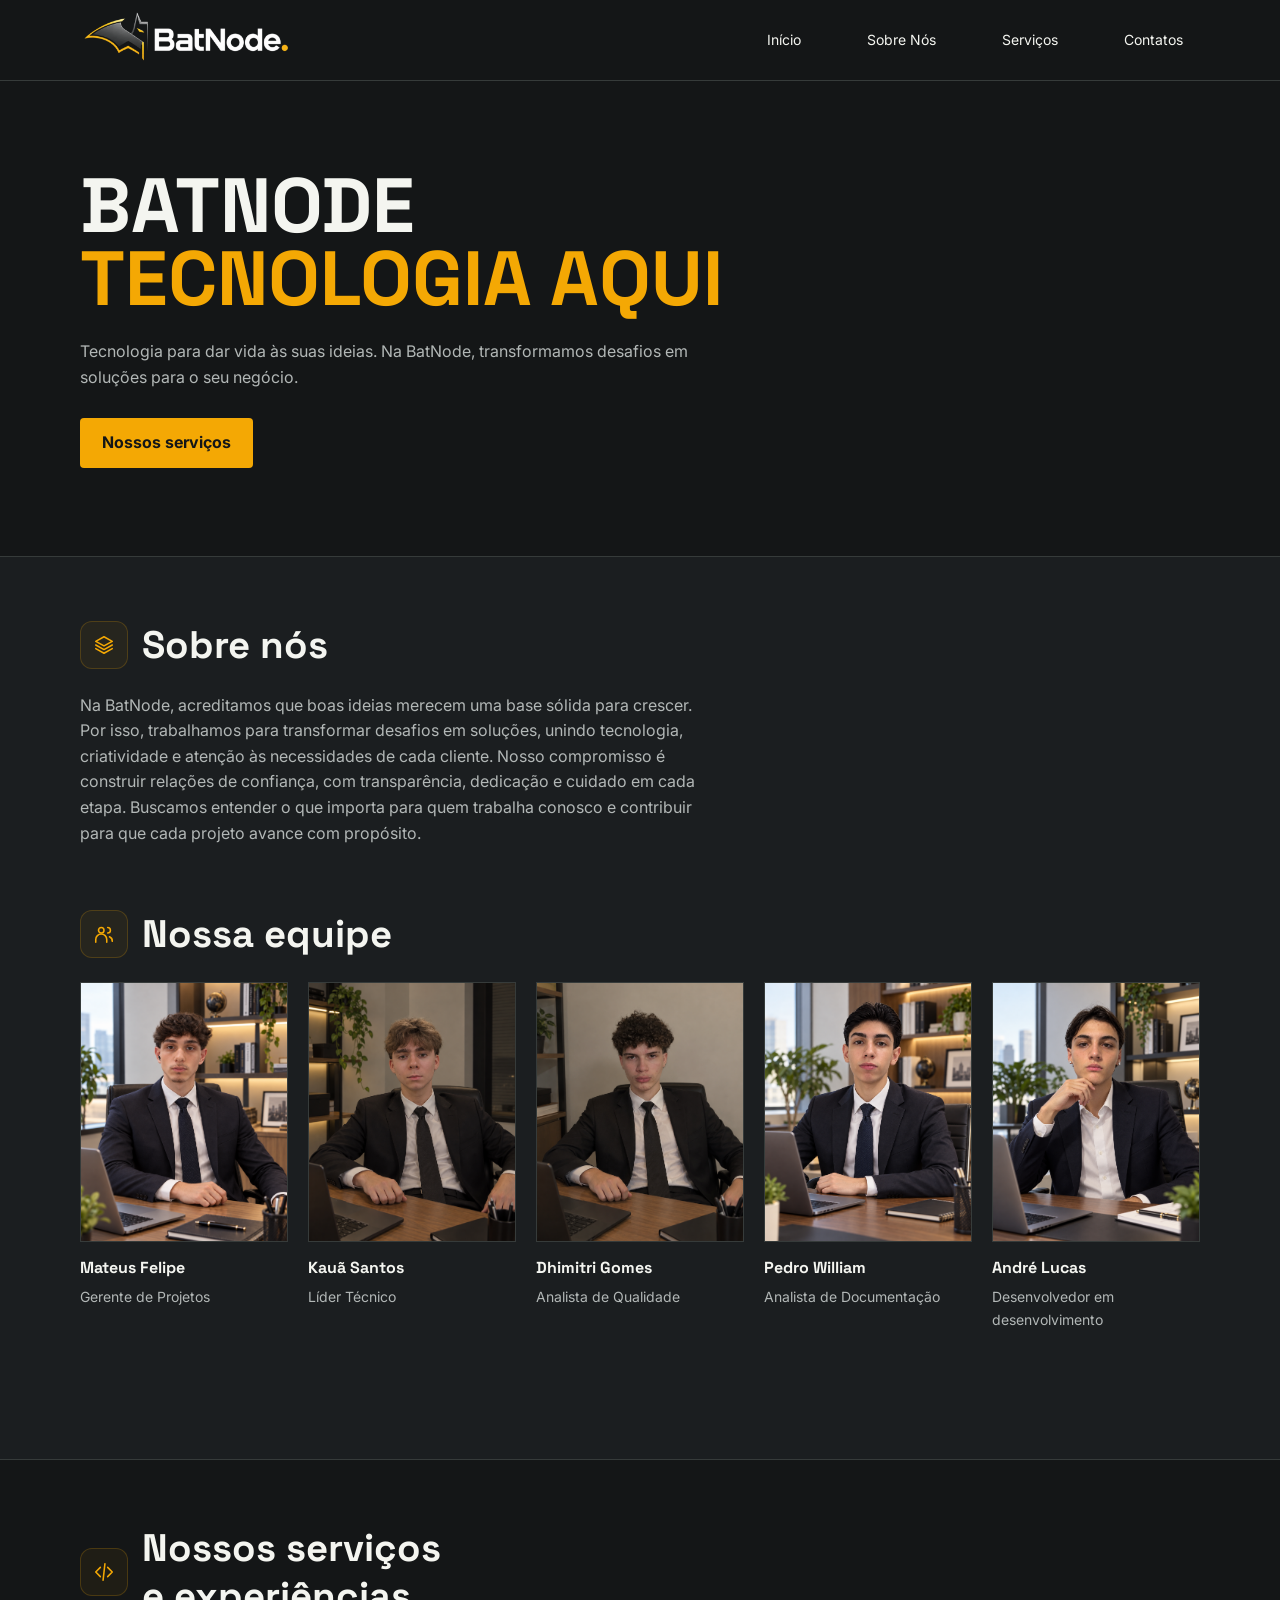
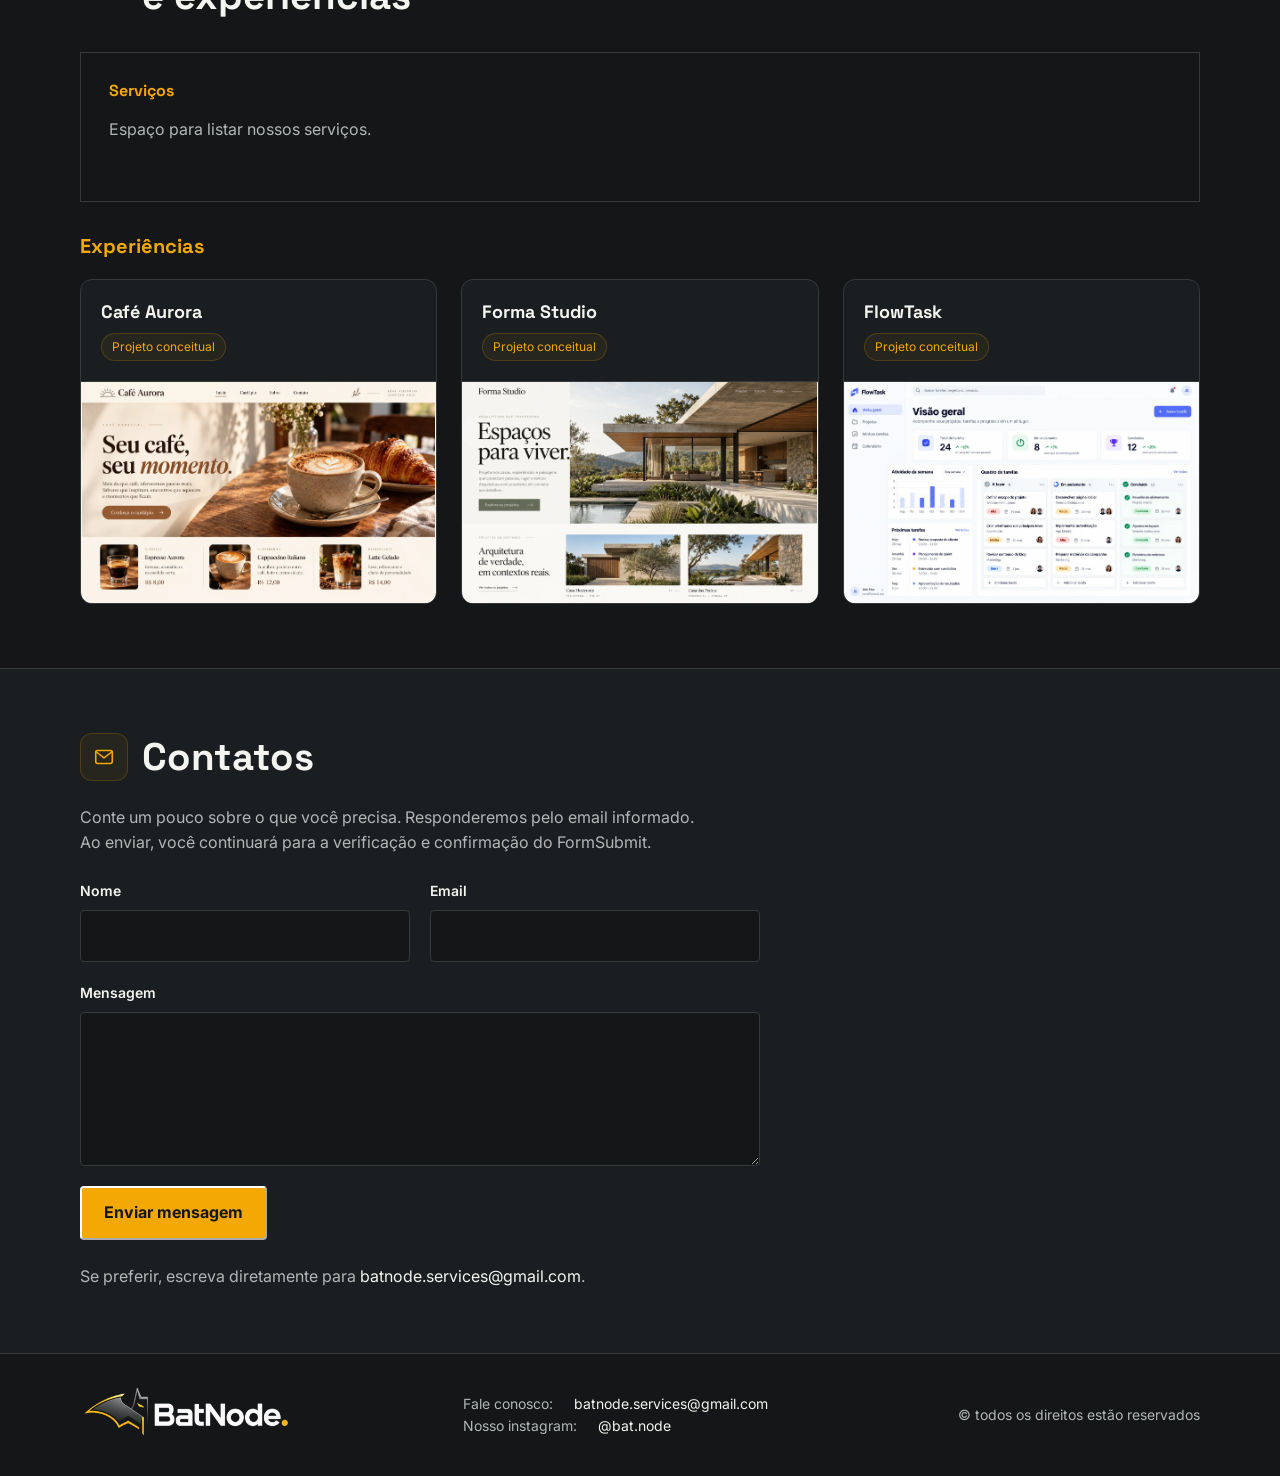
==== commit 40733653: "feat: add three conceptual project cards with responsive previews" ====
--- a/index.html
+++ b/index.html
@@ -11,7 +11,7 @@
 
   <link href="https://fonts.googleapis.com/css2?family=Inter:ital,opsz,wght@0,14..32,100..900;1,14..32,100..900&family=Space+Grotesk:wght@300..700&display=swap" rel="stylesheet">
 
-  <link rel="stylesheet" href="styles.css">
+  <link rel="stylesheet" href="styles.css?v=projects-20261008">
   <script src="script.js?v=320d916-native-contact" defer></script>
 </head>
 <body>
@@ -98,16 +98,36 @@
     <div class="container">
       <h2 class="section-heading"><svg class="icon" viewBox="0 0 24 24" fill="none" stroke="currentColor" stroke-width="1.7" stroke-linecap="round" stroke-linejoin="round" aria-hidden="true" focusable="false"><path d="m8 7-5 5 5 5m8-10 5 5-5 5m-3-14-2 18"/></svg><span>Nossos serviços<br>e experiências</span></h2>
       
-      <div class="content-grid">
-        <div class="placeholder-box">
-          <h3>Serviços</h3>
-          <p>Espaço para listar nossos serviços.</p>
+      <div class="placeholder-box">
+        <h3>Serviços</h3>
+        <p>Espaço para listar nossos serviços.</p>
+      </div>
+      <section class="experiences" aria-labelledby="experiences-title">
+        <h3 id="experiences-title">Experiências</h3>
+        <div class="project-grid">
+          <article class="project-card">
+            <div class="project-card-heading">
+              <h4>Café Aurora</h4>
+              <span class="project-label">Projeto conceitual</span>
+            </div>
+            <img class="project-image" src="assets/images/projects/cafe-aurora.webp" alt="Interface conceitual de uma cafeteria, com cardápio e foto de café." width="1586" height="992" loading="lazy" decoding="async">
+          </article>
+          <article class="project-card">
+            <div class="project-card-heading">
+              <h4>Forma Studio</h4>
+              <span class="project-label">Projeto conceitual</span>
+            </div>
+            <img class="project-image" src="assets/images/projects/forma-studio.webp" alt="Interface conceitual de um portfólio de arquitetura, com fotos de casas contemporâneas." width="1586" height="992" loading="lazy" decoding="async">
+          </article>
+          <article class="project-card">
+            <div class="project-card-heading">
+              <h4>FlowTask</h4>
+              <span class="project-label">Projeto conceitual</span>
+            </div>
+            <img class="project-image" src="assets/images/projects/flowtask.webp" alt="Interface conceitual de um sistema de tarefas, com painel e quadro de atividades." width="1586" height="992" loading="lazy" decoding="async">
+          </article>
         </div>
-        <div class="placeholder-box">
-          <h3>Experiências</h3>
-          <p>Espaço para apresentar nossos projetos.</p>
-        </div>
-      </div>
+      </section>
     </div>
   </section>
 
--- a/styles.css
+++ b/styles.css
@@ -152,6 +152,25 @@
 }
 
 
+
+/* PROJETOS CONCEITUAIS */
+.experiences { margin-top: 32px; }
+.experiences > h3 { color: var(--accent); font-size: 1.25rem; margin-bottom: 20px; }
+.project-grid { display: grid; grid-template-columns: repeat(3, minmax(0, 1fr)); gap: 24px; }
+.project-card { min-width: 0; overflow: hidden; border: 1px solid var(--border); border-radius: 12px; background: var(--surface); transition: transform .2s ease, border-color .2s ease; }
+.project-card-heading { padding: 20px; }
+.project-card h4 { margin: 0 0 10px; color: var(--text); font-family: var(--font-title); font-size: 1.125rem; line-height: 1.3; }
+.project-label { display: inline-block; color: var(--accent); background: #f4a8040d; border: 1px solid #f4a80433; border-radius: 999px; padding: 3px 10px; font-size: .75rem; }
+.project-image { display: block; width: 100%; height: auto; aspect-ratio: 8 / 5; object-fit: contain; background: #f4f5f0; border-top: 1px solid var(--border); }
+@media (hover: hover) and (prefers-reduced-motion: no-preference) {
+  .project-card:hover { transform: translateY(-4px); border-color: var(--accent); }
+}
+@media (max-width: 1000px) and (min-width: 701px) {
+  .project-grid { grid-template-columns: repeat(2, minmax(0, 1fr)); }
+}
+@media (max-width: 700px) {
+  .project-grid { grid-template-columns: 1fr; gap: 20px; }
+}
 
 /* CINCO INTEGRANTES */
 .team-grid { display: grid; grid-template-columns: repeat(5, minmax(0, 1fr)); gap: 20px; }
